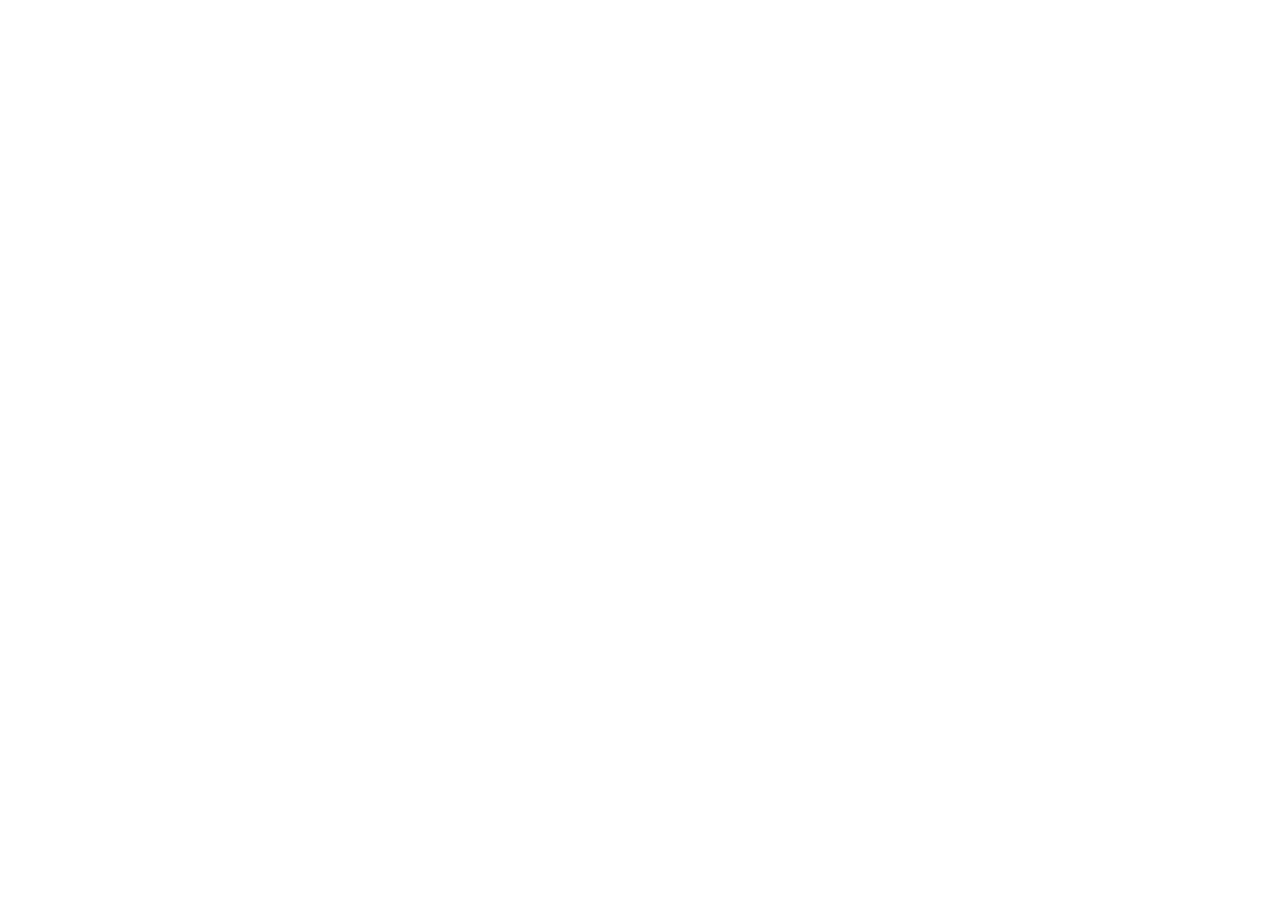
==== main.html @ b284b288 "added background" ====
<!DOCTYPE html>
<html>
<head>
    
    <style>
    body { margin: 0; padding: 0; width: 100%; height: 100%; overflow: hidden}
    video { position: fixed; width: 105%; height: 100%; object-fit: cover;}
    </style>

</head>

<body>

  <video autoplay muted loop playsinline>
    <source src="media/backgroundVideo.mp4" type="video/mp4">
  </video>

  <script>
  const video = document.getElementById('bg');
  video.play().catch(() => {
    document.addEventListener('click', () => video.play(), { once: true });
  });
</script>

</body>
</html>
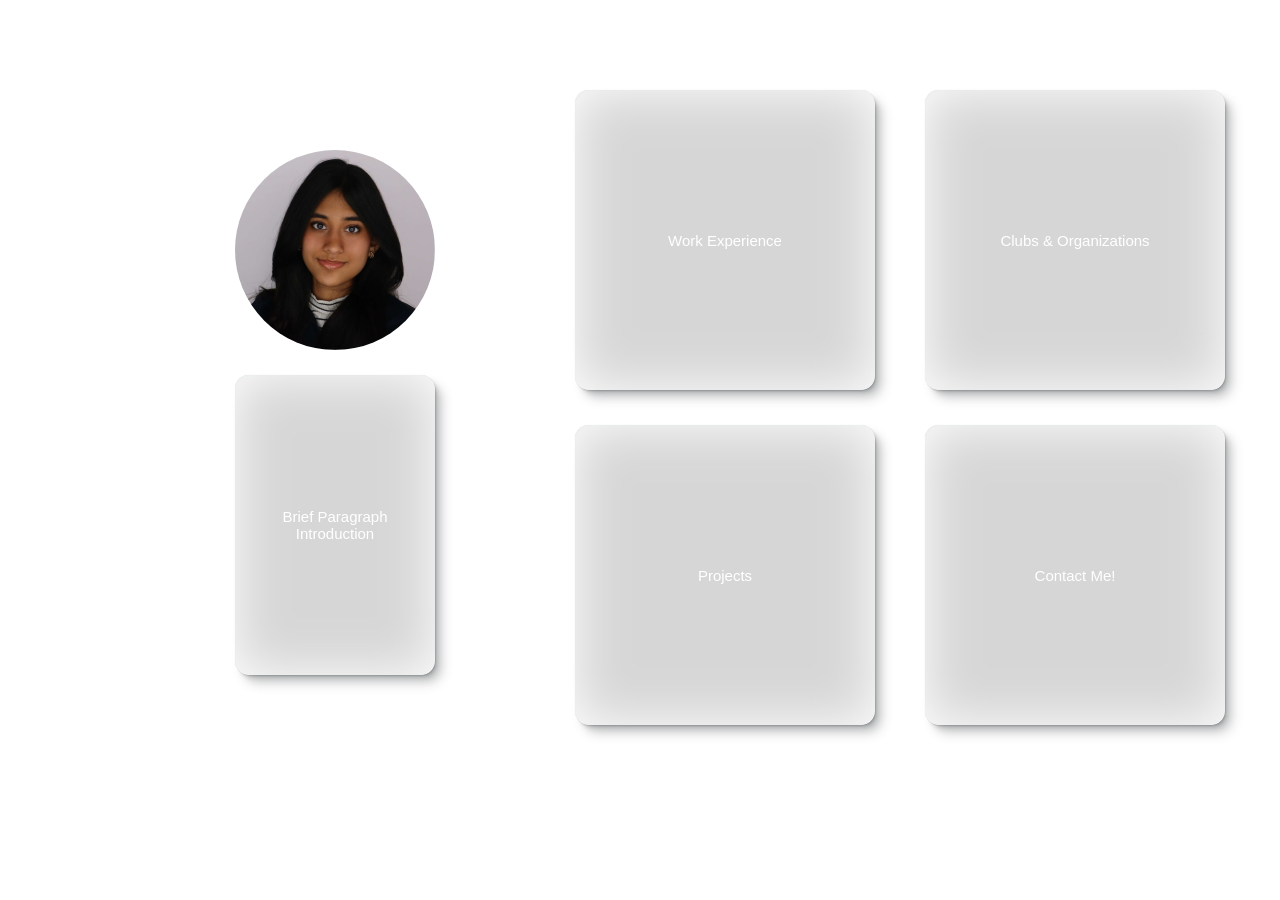
==== commit 7cabb5ce: "added new layout of introduction" ====
--- a/main.html
+++ b/main.html
@@ -3,8 +3,161 @@
 <head>
     
     <style>
-    body { margin: 0; padding: 0; width: 100%; height: 100%; overflow: hidden}
-    video { position: fixed; width: 105%; height: 100%; object-fit: cover;}
+    body {margin: 0; padding: 0; width: 100%; height: 100%; overflow: hidden}
+    video {position: fixed; top: -1px; left: -1px; width: 105%; height: 105%; object-fit: cover;}
+
+    /*glass button formatting code*/
+    .glass3d { 
+        --filter-glass3d: blur(26px) brightness(0.84) saturate(2); 
+        --color-glass3d: hsl(189 80% 22% / 0); 
+        --noise-glass3d: url("https://www.transparenttextures.com/patterns/egg-shell.png"); 
+
+        position: relative; 
+        z-index: 4; 
+        box-shadow:  
+            0 0 0.75px hsl(205 20% 10% / 0.2), 
+            0.7px 0.8px 1.2px -0.4px hsl(205 20% 10% / 0.1), 
+            1.3px 1.5px 2.2px -0.8px hsl(205 20% 10% / 0.1), 
+            2.3px 2.6px 3.9px -1.2px hsl(205 20% 10% / 0.1), 
+            3.9px 4.4px 6.6px -1.7px hsl(205 20% 10% / 0.1), 
+            6.5px 7.2px 10.9px -2.1px hsl(205 20% 10% / 0.1), 
+            8px 9px 14px -2.5px hsl(205 20% 10% / 0.2); 
+        }
+
+        .glass3d::before { 
+            content: ""; 
+            position: absolute; 
+            inset: 0; 
+            pointer-events: none; 
+            border-radius: inherit; 
+            overflow: hidden; 
+            z-index: 3; 
+            
+            -webkit-backdrop-filter: var(--filter-glass3d); 
+            backdrop-filter: var(--filter-glass3d); 
+            background-color: var(--color-glass3d); 
+            background-image: var(--noise-glass3d); 
+            background-size: 100px; 
+            background-repeat: repeat; 
+        }
+
+        .glass3d::after { 
+            content: ""; 
+            position: absolute; 
+            inset: 0; 
+            pointer-events: none; 
+            border-radius: inherit; 
+            overflow: hidden; 
+            z-index: 5; 
+            
+            box-shadow: 
+                inset 2px 2px 1px -3px hsla(175, 22%, 90%, 0.8), 
+                inset 4px 4px 2px -6px hsl(205 20% 90% / 0.3), 
+                inset 1.5px 1.5px 1.5px -0.75px hsl(205 20% 90% / 0.15), 
+                inset 1.5px 1.5px 0.25px hsl(205 20% 90% / 0.03), 
+                inset 0 0 0.25px 0.5px hsl(205 20% 90% / 0.03); 
+        }
+
+        .glass3d > * { 
+            position: relative; 
+            z-index: 6; 
+        }
+
+        .intro {position: fixed;
+            top: 375px; 
+            left: 235px; 
+            width: 200px; 
+            height: 300px;
+            padding: 12px 28px;
+            border-radius: 14px;
+            border: none;
+            cursor: pointer;
+            font-size: 15px; 
+            color: white;
+            font-family: sans-serif; 
+            background: rgba(255, 255, 255, 0.1); 
+            overflow: visible; }
+
+        .work {position: fixed;
+            top: 90px; 
+            left: 575px; 
+            width: 300px; 
+            height: 300px;
+            padding: 12px 28px;
+            border-radius: 14px;
+            border: none;
+            cursor: pointer;
+            font-size: 15px; 
+            color: white;
+            font-family: sans-serif; 
+            background: rgba(255, 255, 255, 0.1); 
+            overflow: visible; }
+
+        .projects {position: fixed;
+            top: 425px; 
+            left: 575px; 
+            width: 300px; 
+            height: 300px;
+            padding: 12px 28px;
+            border-radius: 14px;
+            border: none;
+            cursor: pointer;
+            font-size: 15px; 
+            color: white;
+            font-family: sans-serif; 
+            background: rgba(255, 255, 255, 0.1); 
+            overflow: visible; }
+            
+        .clubs {position: fixed;
+            top: 90px; 
+            left: 925px; 
+            width: 300px; 
+            height: 300px;
+            padding: 12px 28px;
+            border-radius: 14px;
+            border: none;
+            cursor: pointer;
+            font-size: 15px; 
+            color: white;
+            font-family: sans-serif; 
+            background: rgba(255, 255, 255, 0.1); 
+            overflow: visible; }
+
+        .contact {position: fixed;
+            top: 425px; 
+            left: 925px; 
+            width: 300px; 
+            height: 300px;
+            padding: 12px 28px;
+            border-radius: 14px;
+            border: none;
+            cursor: pointer;
+            font-size: 15px; 
+            color: white;
+            font-family: sans-serif; 
+            background: rgba(255, 255, 255, 0.1); 
+            overflow: visible; }
+
+        /*my image code*/
+        img {
+            top: 150px; 
+            left: 235px; 
+            width: 200px; 
+            height: 200px;
+            object-fit: cover;
+            border-radius: 50%;
+            position: relative;
+            z-index: 5;}
+
+            /*
+            .container {
+                display: flex;
+                justify-content: center; 
+                align-items: center;     
+                height: 100vh;           
+                }
+                */
+
     </style>
 
 </head>
@@ -15,11 +168,19 @@
     <source src="media/backgroundVideo.mp4" type="video/mp4">
   </video>
 
+  <button class = "glass3d intro"><span>Brief Paragraph Introduction</span></button>
+
+  <button class = "glass3d work"><span>Work Experience</span></button>
+
+  <button class = "glass3d projects"><span>Projects</span></button>
+
+  <button class = "glass3d clubs"><span>Clubs & Organizations</span></button>
+
+  <button class = "glass3d contact"><span>Contact Me!</span></button>
+
+  <img src="media/profilepicture.jpeg" alt="Profile Picture">
+
   <script>
-  const video = document.getElementById('bg');
-  video.play().catch(() => {
-    document.addEventListener('click', () => video.play(), { once: true });
-  });
 </script>
 
 </body>
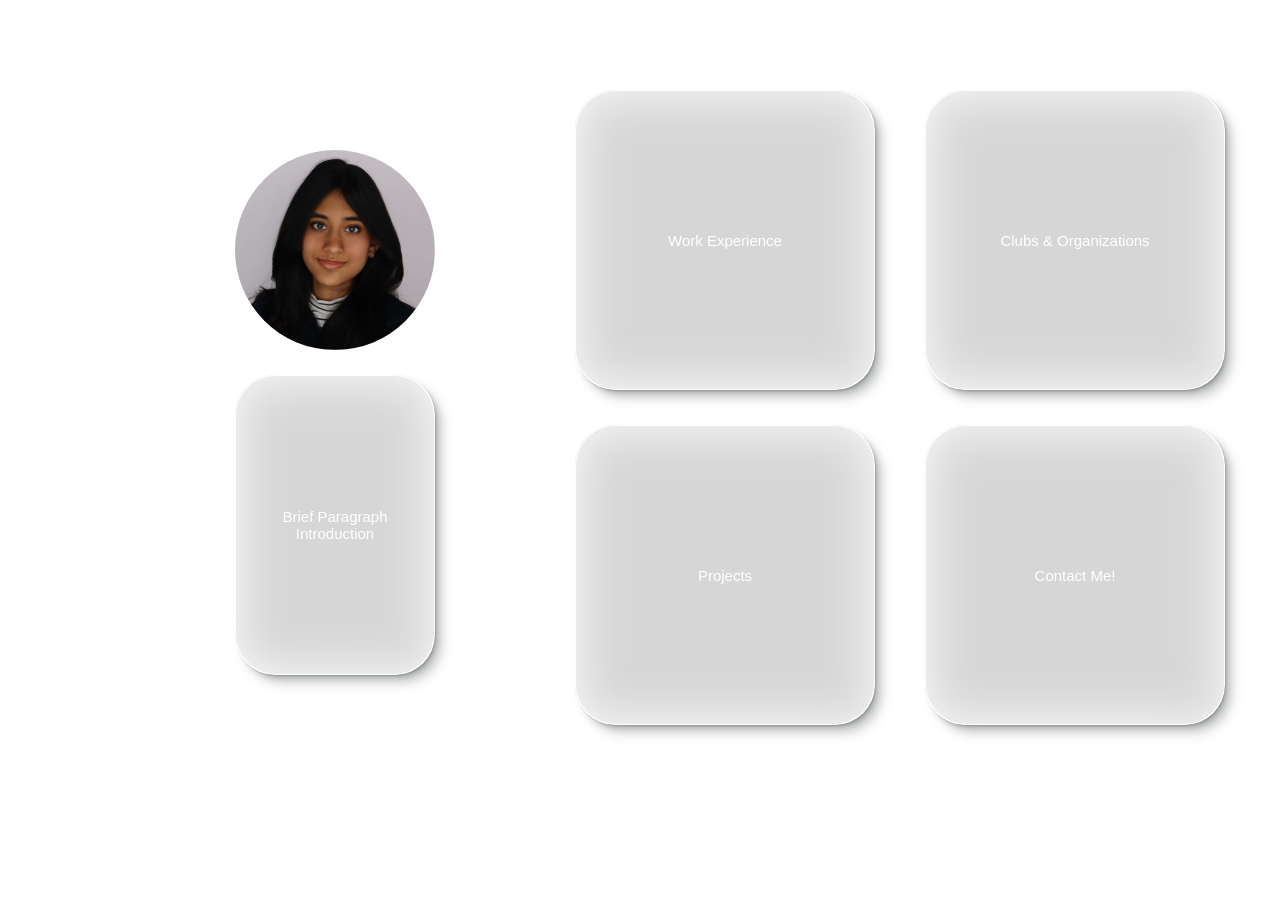
==== commit 6956f824: "final design layout + background" ====
--- a/main.html
+++ b/main.html
@@ -36,9 +36,8 @@
             -webkit-backdrop-filter: var(--filter-glass3d); 
             backdrop-filter: var(--filter-glass3d); 
             background-color: var(--color-glass3d); 
-            background-image: var(--noise-glass3d); 
-            background-size: 100px; 
-            background-repeat: repeat; 
+            background-size: 100%, 100px; 
+            background-repeat: no-repeat, repeat;
         }
 
         .glass3d::after { 
@@ -69,14 +68,15 @@
             width: 200px; 
             height: 300px;
             padding: 12px 28px;
-            border-radius: 14px;
-            border: none;
+            border-radius: 40px;
+            border: 1px solid rgba(255, 255, 255, 0.1);
             cursor: pointer;
             font-size: 15px; 
             color: white;
             font-family: sans-serif; 
             background: rgba(255, 255, 255, 0.1); 
-            overflow: visible; }
+            overflow: visible; 
+        }
 
         .work {position: fixed;
             top: 90px; 
@@ -84,8 +84,8 @@
             width: 300px; 
             height: 300px;
             padding: 12px 28px;
-            border-radius: 14px;
-            border: none;
+            border-radius: 40px;
+            border: 1px solid rgba(255, 255, 255, 0.1);
             cursor: pointer;
             font-size: 15px; 
             color: white;
@@ -99,8 +99,8 @@
             width: 300px; 
             height: 300px;
             padding: 12px 28px;
-            border-radius: 14px;
-            border: none;
+            border-radius: 40px;
+            border: 1px solid rgba(255, 255, 255, 0.1);
             cursor: pointer;
             font-size: 15px; 
             color: white;
@@ -114,8 +114,8 @@
             width: 300px; 
             height: 300px;
             padding: 12px 28px;
-            border-radius: 14px;
-            border: none;
+            border-radius: 40px;
+            border: 1px solid rgba(255, 255, 255, 0.1);
             cursor: pointer;
             font-size: 15px; 
             color: white;
@@ -129,8 +129,8 @@
             width: 300px; 
             height: 300px;
             padding: 12px 28px;
-            border-radius: 14px;
-            border: none;
+            border-radius: 40px;
+            border: 1px solid rgba(255, 255, 255, 0.1);
             cursor: pointer;
             font-size: 15px; 
             color: white;
@@ -138,7 +138,7 @@
             background: rgba(255, 255, 255, 0.1); 
             overflow: visible; }
 
-        /*my image code*/
+        /*profile picture code*/
         img {
             top: 150px; 
             left: 235px; 
@@ -147,16 +147,10 @@
             object-fit: cover;
             border-radius: 50%;
             position: relative;
-            z-index: 5;}
+            z-index: 5;
+    
+        }
 
-            /*
-            .container {
-                display: flex;
-                justify-content: center; 
-                align-items: center;     
-                height: 100vh;           
-                }
-                */
 
     </style>
 
@@ -164,9 +158,10 @@
 
 <body>
 
-  <video autoplay muted loop playsinline>
+  <video id="bg" autoplay muted loop playsinline>
     <source src="media/backgroundVideo.mp4" type="video/mp4">
   </video>
+
 
   <button class = "glass3d intro"><span>Brief Paragraph Introduction</span></button>
 
@@ -180,8 +175,6 @@
 
   <img src="media/profilepicture.jpeg" alt="Profile Picture">
 
-  <script>
-</script>
 
 </body>
 </html>
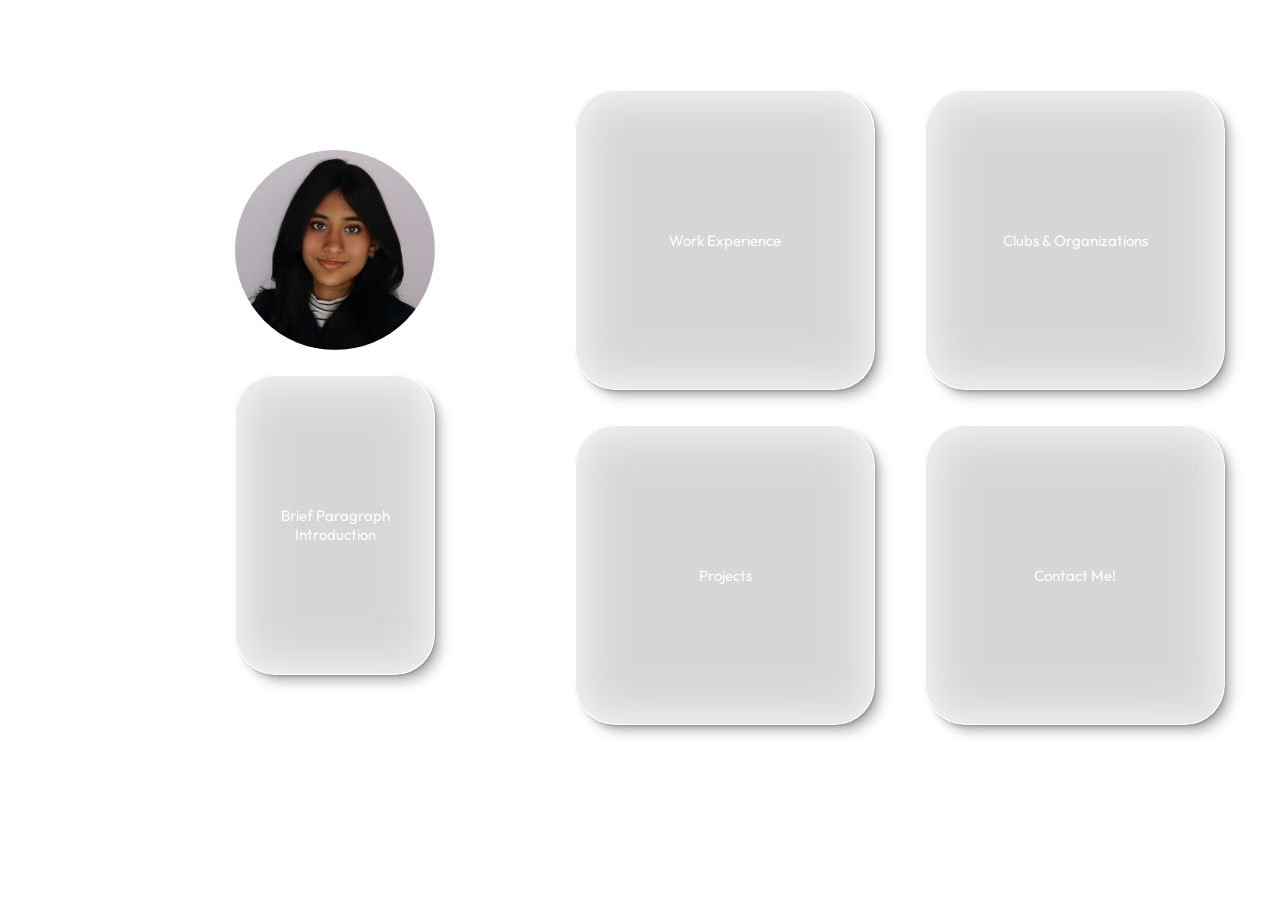
==== commit 80969f33: "added new font" ====
--- a/main.html
+++ b/main.html
@@ -73,7 +73,7 @@
             cursor: pointer;
             font-size: 15px; 
             color: white;
-            font-family: sans-serif; 
+            font-family: Verdana, Geneva, Tahoma, sans-serif; 
             background: rgba(255, 255, 255, 0.1); 
             overflow: visible; 
         }
@@ -151,6 +151,10 @@
     
         }
 
+        * {
+        font-family: 'Outfit', sans-serif;
+        }
+
 
     </style>
 
@@ -162,17 +166,15 @@
     <source src="media/backgroundVideo.mp4" type="video/mp4">
   </video>
 
+  <link rel="preconnect" href="https://fonts.googleapis.com">
+  <link rel="preconnect" href="https://fonts.gstatic.com" crossorigin>
+  <link href="https://fonts.googleapis.com/css2?family=Outfit:wght@100..900&display=swap" rel="stylesheet">
 
   <button class = "glass3d intro"><span>Brief Paragraph Introduction</span></button>
-
   <button class = "glass3d work"><span>Work Experience</span></button>
-
   <button class = "glass3d projects"><span>Projects</span></button>
-
   <button class = "glass3d clubs"><span>Clubs & Organizations</span></button>
-
   <button class = "glass3d contact"><span>Contact Me!</span></button>
-
   <img src="media/profilepicture.jpeg" alt="Profile Picture">
 
 
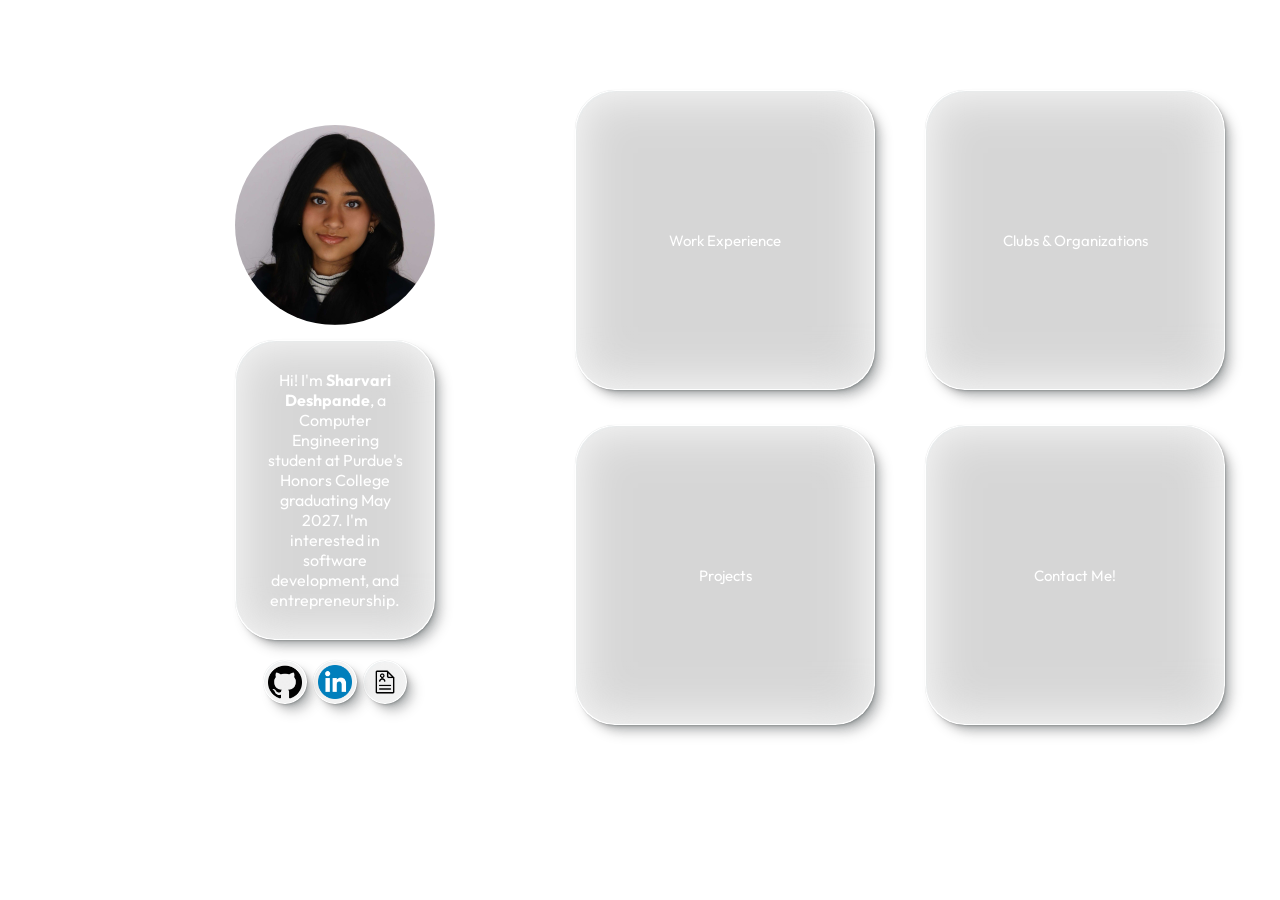
==== commit 3423428e: "transitions and pages are connect" ====
--- a/main.html
+++ b/main.html
@@ -1,184 +1,181 @@
 <!DOCTYPE html>
 <html>
 <head>
-    
+    <link rel="preconnect" href="https://fonts.googleapis.com">
+    <link rel="preconnect" href="https://fonts.gstatic.com" crossorigin>
+    <link href="https://fonts.googleapis.com/css2?family=Outfit:wght@100..900&display=swap" rel="stylesheet">
+ 
     <style>
-    body {margin: 0; padding: 0; width: 100%; height: 100%; overflow: hidden}
-    video {position: fixed; top: -1px; left: -1px; width: 105%; height: 105%; object-fit: cover;}
-
-    /*glass button formatting code*/
-    .glass3d { 
-        --filter-glass3d: blur(26px) brightness(0.84) saturate(2); 
-        --color-glass3d: hsl(189 80% 22% / 0); 
-        --noise-glass3d: url("https://www.transparenttextures.com/patterns/egg-shell.png"); 
-
-        position: relative; 
-        z-index: 4; 
-        box-shadow:  
-            0 0 0.75px hsl(205 20% 10% / 0.2), 
-            0.7px 0.8px 1.2px -0.4px hsl(205 20% 10% / 0.1), 
-            1.3px 1.5px 2.2px -0.8px hsl(205 20% 10% / 0.1), 
-            2.3px 2.6px 3.9px -1.2px hsl(205 20% 10% / 0.1), 
-            3.9px 4.4px 6.6px -1.7px hsl(205 20% 10% / 0.1), 
-            6.5px 7.2px 10.9px -2.1px hsl(205 20% 10% / 0.1), 
-            8px 9px 14px -2.5px hsl(205 20% 10% / 0.2); 
+        * { font-family: 'Outfit', sans-serif; }
+ 
+        body { margin: 0; padding: 0; width: 100%; height: 100%; overflow: hidden; }
+ 
+        video { position: fixed; top: -1px; left: -1px; width: 105%; height: 105%; object-fit: cover; }
+ 
+        .glass3d {
+            --filter-glass3d: blur(26px) brightness(0.84) saturate(2);
+            --color-glass3d: hsl(189 80% 22% / 0);
+            position: relative;
+            z-index: 4;
+            box-shadow:
+                0 0 0.75px hsl(205 20% 10% / 0.2),
+                0.7px 0.8px 1.2px -0.4px hsl(205 20% 10% / 0.1),
+                1.3px 1.5px 2.2px -0.8px hsl(205 20% 10% / 0.1),
+                2.3px 2.6px 3.9px -1.2px hsl(205 20% 10% / 0.1),
+                3.9px 4.4px 6.6px -1.7px hsl(205 20% 10% / 0.1),
+                6.5px 7.2px 10.9px -2.1px hsl(205 20% 10% / 0.1),
+                8px 9px 14px -2.5px hsl(205 20% 10% / 0.2);
         }
-
-        .glass3d::before { 
-            content: ""; 
-            position: absolute; 
-            inset: 0; 
-            pointer-events: none; 
-            border-radius: inherit; 
-            overflow: hidden; 
-            z-index: 3; 
-            
-            -webkit-backdrop-filter: var(--filter-glass3d); 
-            backdrop-filter: var(--filter-glass3d); 
-            background-color: var(--color-glass3d); 
-            background-size: 100%, 100px; 
+        .glass3d::before {
+            content: "";
+            position: absolute;
+            inset: 0;
+            pointer-events: none;
+            border-radius: inherit;
+            overflow: hidden;
+            z-index: 3;
+            -webkit-backdrop-filter: var(--filter-glass3d);
+            backdrop-filter: var(--filter-glass3d);
+            background-color: var(--color-glass3d);
+            background-size: 100%, 100px;
             background-repeat: no-repeat, repeat;
         }
-
-        .glass3d::after { 
-            content: ""; 
-            position: absolute; 
-            inset: 0; 
-            pointer-events: none; 
-            border-radius: inherit; 
-            overflow: hidden; 
-            z-index: 5; 
-            
-            box-shadow: 
-                inset 2px 2px 1px -3px hsla(175, 22%, 90%, 0.8), 
-                inset 4px 4px 2px -6px hsl(205 20% 90% / 0.3), 
-                inset 1.5px 1.5px 1.5px -0.75px hsl(205 20% 90% / 0.15), 
-                inset 1.5px 1.5px 0.25px hsl(205 20% 90% / 0.03), 
-                inset 0 0 0.25px 0.5px hsl(205 20% 90% / 0.03); 
+        .glass3d::after {
+            content: "";
+            position: absolute;
+            inset: 0;
+            pointer-events: none;
+            border-radius: inherit;
+            overflow: hidden;
+            z-index: 5;
+            box-shadow:
+                inset 2px 2px 1px -3px hsla(175, 22%, 90%, 0.8),
+                inset 4px 4px 2px -6px hsl(205 20% 90% / 0.3),
+                inset 1.5px 1.5px 1.5px -0.75px hsl(205 20% 90% / 0.15),
+                inset 1.5px 1.5px 0.25px hsl(205 20% 90% / 0.03),
+                inset 0 0 0.25px 0.5px hsl(205 20% 90% / 0.03);
         }
-
-        .glass3d > * { 
-            position: relative; 
-            z-index: 6; 
-        }
-
-        .intro {position: fixed;
-            top: 375px; 
-            left: 235px; 
-            width: 200px; 
-            height: 300px;
+        .glass3d > * { position: relative; z-index: 6; }
+ 
+        .panel {
+            position: fixed;
             padding: 12px 28px;
             border-radius: 40px;
             border: 1px solid rgba(255, 255, 255, 0.1);
+            background: rgba(255, 255, 255, 0.1);
             cursor: pointer;
-            font-size: 15px; 
+            font-size: 15px;
             color: white;
-            font-family: Verdana, Geneva, Tahoma, sans-serif; 
-            background: rgba(255, 255, 255, 0.1); 
-            overflow: visible; 
+            overflow: visible;
+            transition: transform 0.2s ease;
         }
 
-        .work {position: fixed;
-            top: 90px; 
-            left: 575px; 
-            width: 300px; 
-            height: 300px;
+        .panel:hover {
+            transform: scale(1.05);
+        }
+
+        .intro-panel {
+            position: fixed;
             padding: 12px 28px;
             border-radius: 40px;
             border: 1px solid rgba(255, 255, 255, 0.1);
+            background: rgba(255, 255, 255, 0.1);
             cursor: pointer;
-            font-size: 15px; 
+            font-size: 15px;
             color: white;
-            font-family: sans-serif; 
-            background: rgba(255, 255, 255, 0.1); 
-            overflow: visible; }
+            overflow: visible;
+            transition: transform 0.2s ease;
+        }
+        
+        .icon-btn {
+            position: fixed;
+            width: 44px;
+            height: 44px;
+            border-radius: 50%;
+            border: 1px solid rgba(255, 255, 255, 0.1);
+            background: rgba(255, 255, 255, 0.1);
+            cursor: pointer;
+            padding: 0;
+            overflow: hidden;
+            display: flex;
+            align-items: center;
+            justify-content: center;
+            top: 660px;
+            transition: transform 0.2s ease;
+        }
 
-        .projects {position: fixed;
-            top: 425px; 
-            left: 575px; 
-            width: 300px; 
-            height: 300px;
-            padding: 12px 28px;
-            border-radius: 40px;
-            border: 1px solid rgba(255, 255, 255, 0.1);
-            cursor: pointer;
-            font-size: 15px; 
-            color: white;
-            font-family: sans-serif; 
-            background: rgba(255, 255, 255, 0.1); 
-            overflow: visible; }
-            
-        .clubs {position: fixed;
-            top: 90px; 
-            left: 925px; 
-            width: 300px; 
-            height: 300px;
-            padding: 12px 28px;
-            border-radius: 40px;
-            border: 1px solid rgba(255, 255, 255, 0.1);
-            cursor: pointer;
-            font-size: 15px; 
-            color: white;
-            font-family: sans-serif; 
-            background: rgba(255, 255, 255, 0.1); 
-            overflow: visible; }
+        .icon-btn:hover {
+            transform: scale(1.15);
+        }
 
-        .contact {position: fixed;
-            top: 425px; 
-            left: 925px; 
-            width: 300px; 
-            height: 300px;
-            padding: 12px 28px;
-            border-radius: 40px;
-            border: 1px solid rgba(255, 255, 255, 0.1);
-            cursor: pointer;
-            font-size: 15px; 
-            color: white;
-            font-family: sans-serif; 
-            background: rgba(255, 255, 255, 0.1); 
-            overflow: visible; }
+        .icon-btn img {
+            width: 80%;
+            height: 80%;
+            object-fit: contain;
+        }
 
-        /*profile picture code*/
-        img {
-            top: 150px; 
-            left: 235px; 
-            width: 200px; 
+        
+        .intro    { top: 340px; left: 235px; width: 200px; height: 300px; font-size: 16px; font-family: Verdana, Geneva, Tahoma, sans-serif; }
+        .work     { top:  90px; left: 575px; width: 300px; height: 300px; }
+        .projects { top: 425px; left: 575px; width: 300px; height: 300px; }
+        .clubs    { top:  90px; left: 925px; width: 300px; height: 300px; }
+        .contact  { top: 425px; left: 925px; width: 300px; height: 300px; }
+ 
+        .github   { left: 263px; }
+        .linkedin { left: 313px; }
+        .resume   { left: 363px; }
+ 
+        .profile-pic {
+            top: 125px;
+            left: 235px;
+            width: 200px;
             height: 200px;
             object-fit: cover;
             border-radius: 50%;
-            position: relative;
+            position: fixed;
             z-index: 5;
+        }
+    </style>
+</head>
+ 
+<body>
+    <video id="bg" autoplay muted loop playsinline>
+        <source src="media/backgroundVideo.mp4" type="video/mp4">
+    </video>
+ 
     
-        }
+    <button class="glass3d intro-panel intro"><span>Hi! I'm <b>Sharvari Deshpande</b>, a Computer Engineering student at Purdue's Honors College graduating May 2027. I'm interested in software development, and entrepreneurship.</span></button>
+ 
+     <a href="pages/work.html">
+        <button class="glass3d panel work"><span>Work Experience</span></button>
+    </a>
+    <a href="pages/projects.html" >
+        <button class="glass3d panel projects"><span>Projects</span></button>
+    </a>
+    <a href="pages/clubs.html">
+        <button class="glass3d panel clubs"><span>Clubs & Organizations</span></button>
+    </a>
+    <a href="pages/contact.html">
+        <button class="glass3d panel contact"><span>Contact Me!</span></button>
+    </a>
+ 
 
-        * {
-        font-family: 'Outfit', sans-serif;
-        }
-
-
-    </style>
-
-</head>
-
-<body>
-
-  <video id="bg" autoplay muted loop playsinline>
-    <source src="media/backgroundVideo.mp4" type="video/mp4">
-  </video>
-
-  <link rel="preconnect" href="https://fonts.googleapis.com">
-  <link rel="preconnect" href="https://fonts.gstatic.com" crossorigin>
-  <link href="https://fonts.googleapis.com/css2?family=Outfit:wght@100..900&display=swap" rel="stylesheet">
-
-  <button class = "glass3d intro"><span>Brief Paragraph Introduction</span></button>
-  <button class = "glass3d work"><span>Work Experience</span></button>
-  <button class = "glass3d projects"><span>Projects</span></button>
-  <button class = "glass3d clubs"><span>Clubs & Organizations</span></button>
-  <button class = "glass3d contact"><span>Contact Me!</span></button>
-  <img src="media/profilepicture.jpeg" alt="Profile Picture">
-
-
+    <a href="https://github.com/sharvari-deshp" target="_blank">
+        <button class="glass3d icon-btn github">
+            <img src="media/GitHub.png" alt="GitHub">
+        </button>
+    </a>
+    <a href="https://www.linkedin.com/in/sharvarimdeshpande/" target="_blank">
+        <button class="glass3d icon-btn linkedin">
+            <img src="media/linkedin.png" alt="LinkedIn">
+        </button>
+    </a>
+    <a href="resume/resume_sharvari_deshpande.pdf" target="_blank">
+        <button class="glass3d icon-btn resume">
+            <img src="media/Resume.png" alt="Resume">
+        </button>
+    </a>
+ 
+    <img class="profile-pic" src="media/profilepicture.jpeg" alt="Profile Picture">
 </body>
-</html>
-
-
+</html>
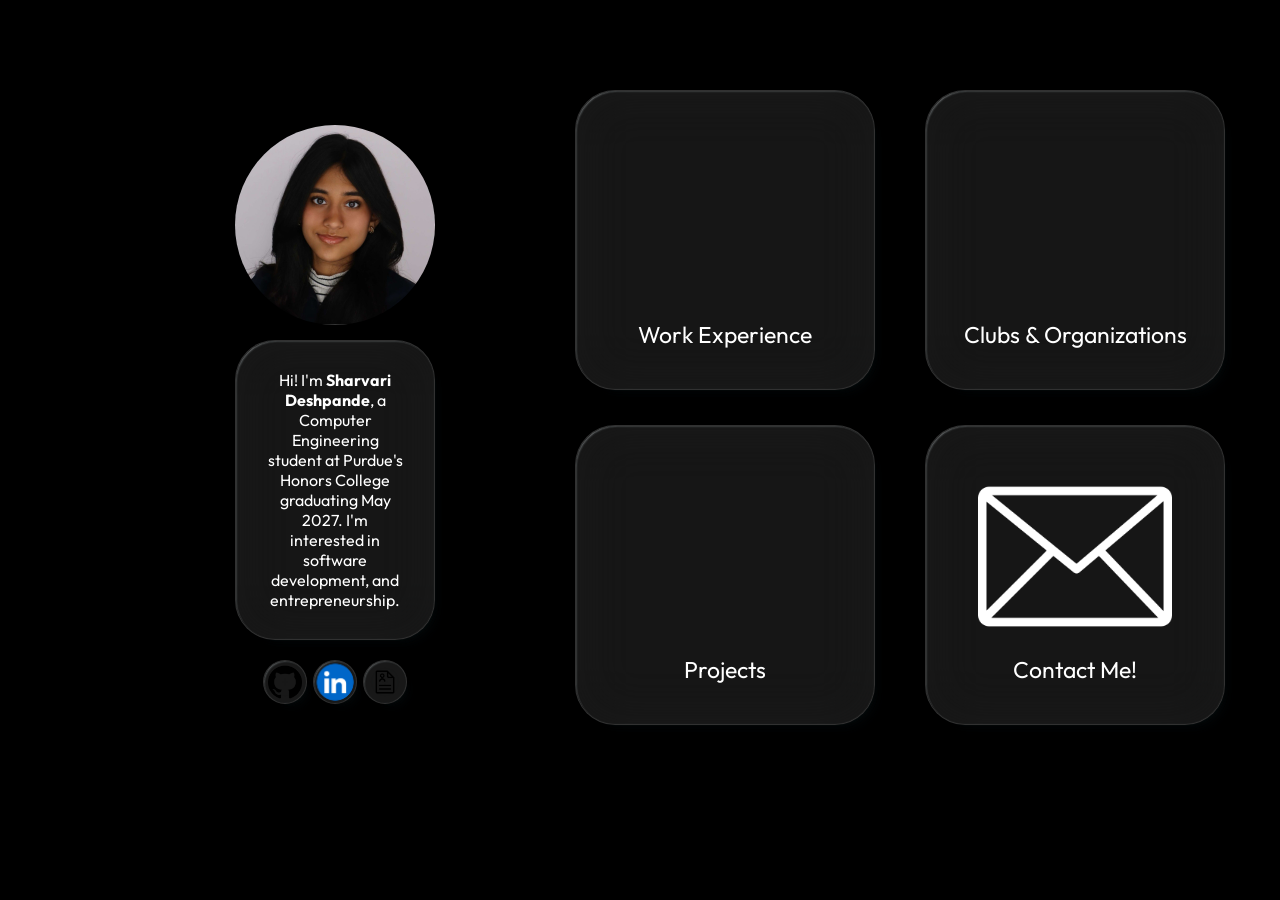
==== commit 6f2f05ad: "contact me page finished with form" ====
--- a/main.html
+++ b/main.html
@@ -4,12 +4,22 @@
     <link rel="preconnect" href="https://fonts.googleapis.com">
     <link rel="preconnect" href="https://fonts.gstatic.com" crossorigin>
     <link href="https://fonts.googleapis.com/css2?family=Outfit:wght@100..900&display=swap" rel="stylesheet">
+    <link rel="preload" as="image" href="media/linkedin.png">
  
     <style>
         * { font-family: 'Outfit', sans-serif; }
  
-        body { margin: 0; padding: 0; width: 100%; height: 100%; overflow: hidden; }
- 
+        body { 
+            margin: 0; 
+            padding: 0; 
+            width: 100%; 
+            height: 100%; 
+            overflow: hidden;
+            background-color: black;
+            background-size: cover;
+            background-position: center;
+        }
+
         video { position: fixed; top: -1px; left: -1px; width: 105%; height: 105%; object-fit: cover; }
  
         .glass3d {
@@ -64,14 +74,25 @@
             border: 1px solid rgba(255, 255, 255, 0.1);
             background: rgba(255, 255, 255, 0.1);
             cursor: pointer;
-            font-size: 15px;
+            font-size: 23px;
             color: white;
             overflow: visible;
-            transition: transform 0.2s ease;
+            display:flex;
+            flex-direction:column;
+            justify-content:flex-end;
+            align-items:center;
+            transition: transform 0.4s ease, opacity 0.4s ease; ;
+            padding-bottom: 40px;
         }
 
         .panel:hover {
             transform: scale(1.05);
+        }
+
+        .panel img {
+            width: 80%;
+            height: 80%;
+            object-fit: contain;
         }
 
         .intro-panel {
@@ -84,7 +105,7 @@
             font-size: 15px;
             color: white;
             overflow: visible;
-            transition: transform 0.2s ease;
+            transition: transform 0.4s ease, opacity 0.4s ease; 
         }
         
         .icon-btn {
@@ -101,7 +122,7 @@
             align-items: center;
             justify-content: center;
             top: 660px;
-            transition: transform 0.2s ease;
+            transition: transform 0.4s ease, opacity 0.4s ease;
         }
 
         .icon-btn:hover {
@@ -112,6 +133,10 @@
             width: 80%;
             height: 80%;
             object-fit: contain;
+        }
+
+        .icon-btn-linkedin img {
+            transform: scale(1.8);
         }
 
         
@@ -134,7 +159,11 @@
             border-radius: 50%;
             position: fixed;
             z-index: 5;
-        }
+            transition: transform 0.4s ease, opacity 0.4s ease; 
+        }
+
+        .fade { opacity: 0 !important; 
+                pointer-events: none; }
     </style>
 </head>
  
@@ -143,7 +172,7 @@
         <source src="media/backgroundVideo.mp4" type="video/mp4">
     </video>
  
-    
+
     <button class="glass3d intro-panel intro"><span>Hi! I'm <b>Sharvari Deshpande</b>, a Computer Engineering student at Purdue's Honors College graduating May 2027. I'm interested in software development, and entrepreneurship.</span></button>
  
      <a href="pages/work.html">
@@ -156,26 +185,44 @@
         <button class="glass3d panel clubs"><span>Clubs & Organizations</span></button>
     </a>
     <a href="pages/contact.html">
-        <button class="glass3d panel contact"><span>Contact Me!</span></button>
-    </a>
- 
-
-    <a href="https://github.com/sharvari-deshp" target="_blank">
+        <button class="glass3d panel contact">
+            <img src="media/envelope-contactme.png" alt="mail">
+            <span>Contact Me!</span>
+        </button>
+    </a>
+ 
+
+    <a href="https://github.com/sharvari-deshp" target="_blank" rel="noopener" >
         <button class="glass3d icon-btn github">
             <img src="media/GitHub.png" alt="GitHub">
         </button>
     </a>
-    <a href="https://www.linkedin.com/in/sharvarimdeshpande/" target="_blank">
-        <button class="glass3d icon-btn linkedin">
+    <a href="https://www.linkedin.com/in/sharvarimdeshpande/" target="_blank" rel="noopener" >
+        <button class="glass3d icon-btn icon-btn-linkedin linkedin">
             <img src="media/linkedin.png" alt="LinkedIn">
         </button>
     </a>
-    <a href="resume/resume_sharvari_deshpande.pdf" target="_blank">
+    <a href="resume/resume_sharvari_deshpande.pdf" target="_blank" rel="noopener" >
         <button class="glass3d icon-btn resume">
             <img src="media/Resume.png" alt="Resume">
         </button>
     </a>
  
     <img class="profile-pic" src="media/profilepicture.jpeg" alt="Profile Picture">
+
+
+    <script>
+        document.querySelectorAll('a').forEach(link => {
+            link.addEventListener('click', function(e) {
+                e.preventDefault();
+                const href = this.href;
+                document.querySelectorAll('.panel, .back-btn, .profile-pic, .github, .linkedin, .resume, .intro-panel').forEach(el => {
+                    el.classList.add('fade');
+                });
+                setTimeout(() => { window.location.href = href; }, 400);
+            });
+        });
+    </script>
+
 </body>
 </html>
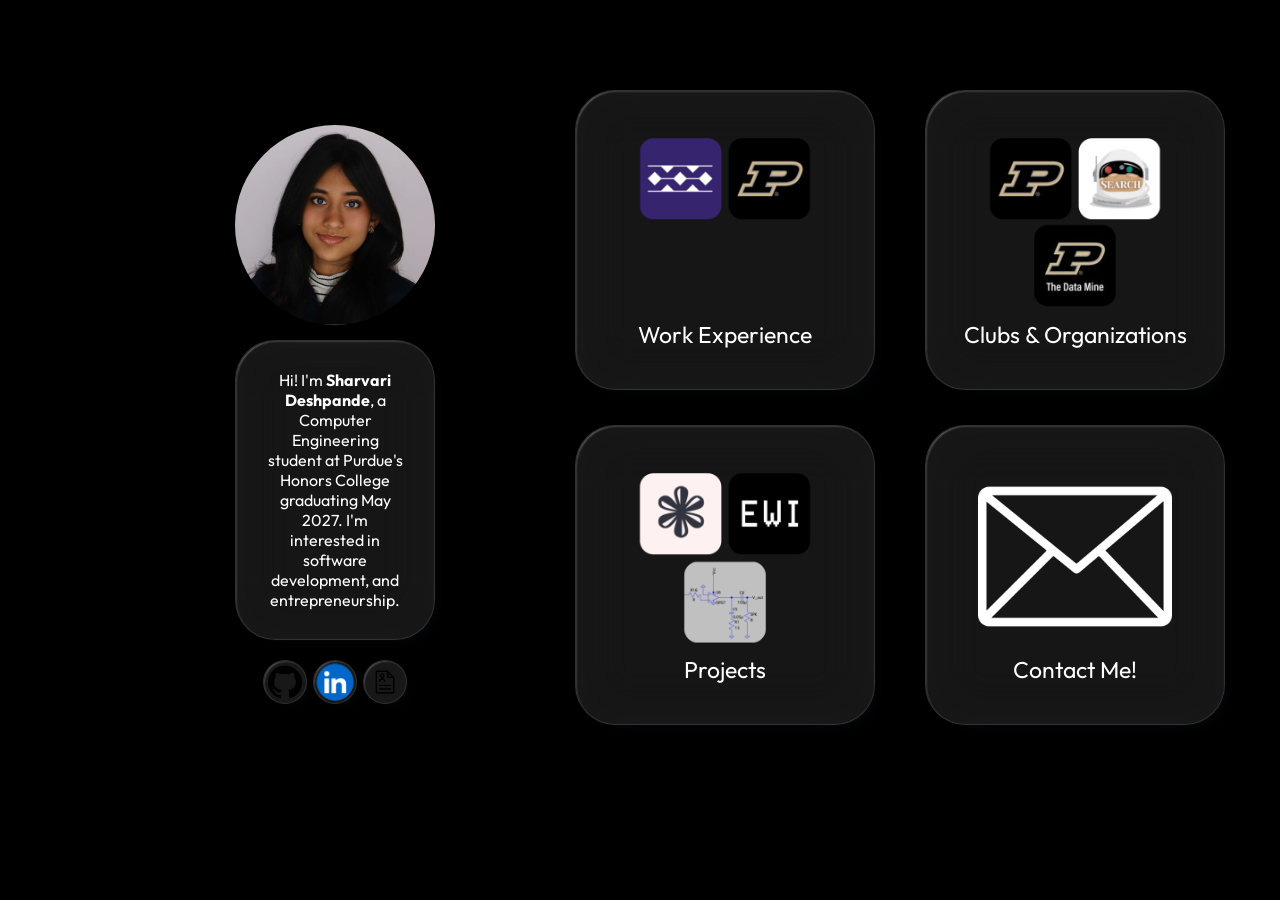
==== commit 51d30a0b: "completed main page with icons" ====
--- a/main.html
+++ b/main.html
@@ -176,13 +176,19 @@
     <button class="glass3d intro-panel intro"><span>Hi! I'm <b>Sharvari Deshpande</b>, a Computer Engineering student at Purdue's Honors College graduating May 2027. I'm interested in software development, and entrepreneurship.</span></button>
  
      <a href="pages/work.html">
-        <button class="glass3d panel work"><span>Work Experience</span></button>
+        <button class="glass3d panel work">
+            <img src="media/Work Experience.png" alt="icons">
+            <span>Work Experience</span></button>
     </a>
     <a href="pages/projects.html" >
-        <button class="glass3d panel projects"><span>Projects</span></button>
+        <button class="glass3d panel projects">
+            <img src="media/Projects.png" alt="icons">
+            <span>Projects</span></button>
     </a>
     <a href="pages/clubs.html">
-        <button class="glass3d panel clubs"><span>Clubs & Organizations</span></button>
+        <button class="glass3d panel clubs">
+            <img src="media/Clubs and Organizations.png" alt="icons">
+            <span>Clubs & Organizations</span></button>
     </a>
     <a href="pages/contact.html">
         <button class="glass3d panel contact">
